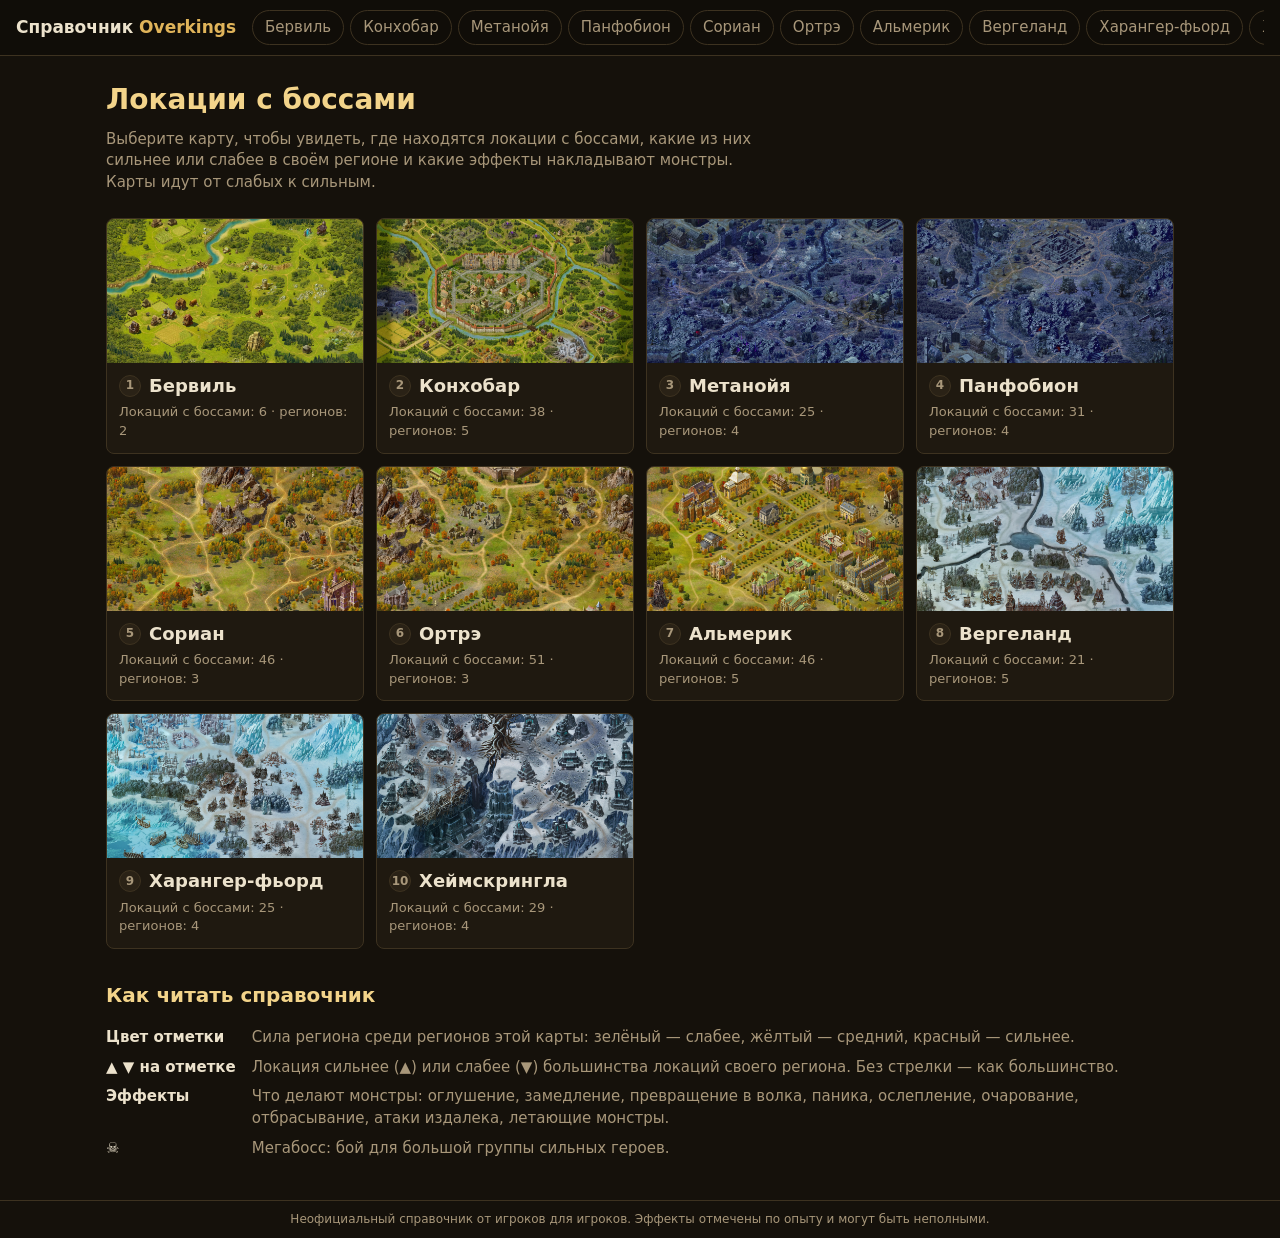
==== index.html @ 2cdfc304 "Справочник по картам: локации с боссами по регионам, сила относительно соседей, эффекты монстров Co-" ====
<!doctype html>
<html lang="ru">
<head>
<meta charset="utf-8">
<meta name="viewport" content="width=device-width, initial-scale=1">
<title>Справочник по картам Overkings</title>
<meta name="description" content="Неофициальный справочник по картам Overkings: локации с боссами по регионам, их сила относительно соседей и эффекты монстров.">
<link rel="stylesheet" href="assets/style.css">
</head>
<body>
<header class="top">
  <a class="brand" href="#">Справочник <span>Overkings</span></a>
  <nav class="tabs" id="tabs" aria-label="Карты"></nav>
</header>

<main id="overview" class="overview" hidden>
  <section class="intro">
    <h1>Локации с боссами</h1>
    <p>Выберите карту, чтобы увидеть, где находятся локации с боссами, какие из них сильнее или слабее
      в своём регионе и какие эффекты накладывают монстры. Карты идут от слабых к сильным.</p>
  </section>
  <div class="cards" id="cards"></div>
  <section class="legend-block">
    <h2>Как читать справочник</h2>
    <dl class="terms">
      <dt>Цвет отметки</dt><dd>Сила региона среди регионов этой карты: зелёный — слабее, жёлтый — средний, красный — сильнее.</dd>
      <dt>▲ ▼ на отметке</dt><dd>Локация сильнее (▲) или слабее (▼) большинства локаций своего региона. Без стрелки — как большинство.</dd>
      <dt>Эффекты</dt><dd>Что делают монстры: оглушение, замедление, превращение в волка, паника, ослепление, очарование, отбрасывание, атаки издалека, летающие монстры.</dd>
      <dt>☠</dt><dd>Мегабосс: бой для большой группы сильных героев.</dd>
    </dl>
  </section>
</main>

<main id="mapview" class="mapview" hidden>
  <section class="map-wrap" aria-label="Карта">
    <svg id="map" class="map" role="img"></svg>
    <div class="map-ui">
      <button type="button" data-zoom="in" aria-label="Приблизить">+</button>
      <button type="button" data-zoom="out" aria-label="Отдалить">−</button>
      <button type="button" data-zoom="reset" aria-label="Показать всю карту">⤢</button>
    </div>
    <div class="legend">
      <div class="keys">
        <span><i class="sw weak"></i>слабый регион</span>
        <span><i class="sw middle"></i>средний</span>
        <span><i class="sw strong"></i>сильный</span>
        <span>▲▼ сильнее / слабее соседей</span>
      </div>
    </div>
  </section>

  <aside class="side" id="side">
    <div class="side-list" id="listPane">
      <div class="filters">
        <input type="search" id="q" placeholder="Локация, босс или монстр" aria-label="Поиск">
        <select id="region" aria-label="Регион"></select>
        <div class="fx-filter">
          <div class="fx-title">Эффекты <span class="note">нажмите: только с ним, ещё раз: без него</span></div>
          <div class="chips" id="chips"></div>
        </div>
        <div class="count" id="count"></div>
      </div>
      <div class="list" id="list"></div>
    </div>
    <div class="side-detail" id="detailPane" hidden>
      <button type="button" class="back" id="back">← К списку</button>
      <article id="detail"></article>
    </div>
  </aside>
</main>

<footer class="foot">Неофициальный справочник от игроков для игроков. Эффекты отмечены по опыту и могут быть неполными.</footer>

<script src="assets/app.js"></script>
</body>
</html>
---- assets/style.css ----
:root {
  --bg: #15110b;
  --panel: #1f1910;
  --panel-2: #2a2216;
  --line: #3d3220;
  --text: #ece2cc;
  --muted: #a8977a;
  --gold: #e0b45a;
  --gold-2: #f3d48a;
  --danger: #e2674f;
  --weak: #5fc75a;
  --middle: #e8c33f;
  --strong: #e0573f;
  --radius: 8px;
  --side: 400px;
  --top: 56px;
  color-scheme: dark;
}

* { box-sizing: border-box; }
html, body { margin: 0; }
body {
  min-height: 100vh;
  display: flex;
  flex-direction: column;
  background: var(--bg);
  color: var(--text);
  font: 15px/1.45 system-ui, -apple-system, "Segoe UI", Roboto, sans-serif;
}
a { color: var(--gold-2); }
button, input, select { font: inherit; color: inherit; }
[hidden] { display: none !important; }

.top {
  position: sticky;
  top: 0;
  z-index: 10;
  display: flex;
  align-items: center;
  gap: 16px;
  min-height: var(--top);
  padding: 8px 16px;
  background: #100d08;
  border-bottom: 1px solid var(--line);
}
.brand { flex: none; font-weight: 700; font-size: 17px; color: var(--text); text-decoration: none; }
.brand span { color: var(--gold); }
.tabs { display: flex; gap: 6px; overflow-x: auto; scrollbar-width: thin; }
.tabs a {
  flex: none;
  padding: 6px 12px;
  border-radius: 999px;
  border: 1px solid var(--line);
  color: var(--muted);
  text-decoration: none;
  white-space: nowrap;
}
.tabs a:hover { color: var(--text); border-color: var(--gold); }
.tabs a.on { background: var(--gold); border-color: var(--gold); color: #1a1408; font-weight: 600; }

/* Colour swatches of region strength */
.sw { display: inline-block; width: 10px; height: 10px; margin-right: 6px; border-radius: 50%; vertical-align: 0; }
.sw.weak { background: var(--weak); }
.sw.middle { background: var(--middle); }
.sw.strong { background: var(--strong); }

/* Overview */
.overview { width: 100%; max-width: 1100px; margin: 0 auto; padding: 24px 16px 40px; }
.intro h1 { margin: 0 0 8px; font-size: 28px; color: var(--gold-2); }
.intro p { margin: 0 0 24px; max-width: 70ch; color: var(--muted); }
.cards { display: grid; grid-template-columns: repeat(auto-fill, minmax(240px, 1fr)); gap: 12px; }
.card {
  display: block;
  overflow: hidden;
  border: 1px solid var(--line);
  border-radius: var(--radius);
  background: var(--panel);
  color: var(--text);
  text-decoration: none;
  transition: border-color .15s, transform .15s;
}
.card:hover { border-color: var(--gold); transform: translateY(-2px); }
.card img { display: block; width: 100%; aspect-ratio: 16 / 9; object-fit: cover; }
.card .body { padding: 10px 12px 12px; }
.card h3 { display: flex; align-items: center; gap: 8px; margin: 0 0 4px; font-size: 18px; }
.card .step {
  display: inline-grid;
  place-items: center;
  width: 22px;
  height: 22px;
  border-radius: 50%;
  background: var(--panel-2);
  border: 1px solid var(--line);
  font-size: 12px;
  color: var(--muted);
}
.card .meta { color: var(--muted); font-size: 13px; }
.legend-block { margin-top: 32px; }
.legend-block h2 { font-size: 20px; color: var(--gold-2); }
.terms { display: grid; grid-template-columns: max-content 1fr; gap: 8px 16px; margin: 0; }
.terms dt { font-weight: 600; }
.terms dd { margin: 0; color: var(--muted); }

/* Map view */
.mapview {
  flex: none;
  display: grid;
  grid-template-columns: 1fr var(--side);
  grid-template-rows: minmax(0, 1fr);
  height: calc(100vh - var(--top));
  height: calc(100dvh - var(--top));
  min-height: 0;
}
.map-wrap { position: relative; min-width: 0; min-height: 0; overflow: hidden; background: #0c0a06; }
.map { display: block; width: 100%; height: 100%; touch-action: none; cursor: grab; user-select: none; }
.map.drag { cursor: grabbing; }
.map-ui { position: absolute; top: 12px; left: 12px; display: flex; flex-direction: column; gap: 6px; }
.map-ui button {
  width: 36px;
  height: 36px;
  border: 1px solid var(--line);
  border-radius: 6px;
  background: rgba(16, 13, 8, .88);
  font-size: 18px;
  cursor: pointer;
}
.map-ui button:hover { border-color: var(--gold); }
.legend {
  position: absolute;
  left: 12px;
  bottom: 12px;
  max-width: calc(100% - 24px);
  padding: 7px 10px;
  border: 1px solid var(--line);
  border-radius: 6px;
  background: rgba(16, 13, 8, .88);
  font-size: 12px;
  color: var(--muted);
}
.legend .keys { display: flex; flex-wrap: wrap; gap: 4px 14px; }

.mk { cursor: pointer; }
.mk .dot { stroke: #120e08; stroke-width: 2.5; }
.mk.r-weak .dot { fill: var(--weak); }
.mk.r-middle .dot { fill: var(--middle); }
.mk.r-strong .dot { fill: var(--strong); }
.mk text { font-size: 11px; font-weight: 700; fill: #120e08; text-anchor: middle; dominant-baseline: central; pointer-events: none; }
.mk .ring { fill: none; stroke: #fff6dc; stroke-width: 3; opacity: 0; }
.mk:hover .ring, .mk.on .ring { opacity: 1; }
.mk.dim { opacity: .15; }
.tip {
  position: absolute;
  z-index: 5;
  max-width: 260px;
  padding: 6px 8px;
  border: 1px solid var(--line);
  border-radius: 6px;
  background: rgba(16, 13, 8, .95);
  font-size: 13px;
  pointer-events: none;
}
.tip b { color: var(--gold-2); }

/* Side panel */
.side { display: flex; flex-direction: column; min-height: 0; border-left: 1px solid var(--line); background: var(--panel); }
.side-list, .side-detail { display: flex; flex-direction: column; min-height: 0; flex: 1; }
.filters { display: grid; gap: 10px; padding: 12px; border-bottom: 1px solid var(--line); }
.filters input[type=search], .filters select {
  width: 100%;
  padding: 7px 10px;
  border: 1px solid var(--line);
  border-radius: 6px;
  background: var(--panel-2);
}
.fx-title { margin-bottom: 6px; font-size: 13px; font-weight: 600; }
.fx-title .note { font-weight: 400; }
.chips { display: flex; flex-wrap: wrap; gap: 5px; }
.chip {
  padding: 3px 9px;
  border: 1px solid var(--line);
  border-radius: 999px;
  background: var(--panel-2);
  font-size: 13px;
  color: var(--muted);
  cursor: pointer;
}
.chip:hover { border-color: var(--gold); color: var(--text); }
.chip.with { border-color: #3f7a36; background: #1d2e17; color: #b9eaa9; }
.chip.without { border-color: #7a3a2c; background: #2e1913; color: #f2b3a6; text-decoration: line-through; }
.count { font-size: 13px; color: var(--muted); }
.list { overflow-y: auto; flex: 1; }
.list ul { list-style: none; margin: 0; padding: 0; }
.region-head {
  position: sticky;
  top: 0;
  z-index: 1;
  margin: 0;
  padding: 7px 12px;
  background: #18130c;
  border-bottom: 1px solid var(--line);
  font-size: 14px;
  color: var(--gold-2);
}
.region-head span { font-weight: 400; font-size: 12px; color: var(--muted); }
.list li {
  display: grid;
  grid-template-columns: 22px 1fr;
  gap: 8px;
  padding: 8px 12px;
  border-bottom: 1px solid #2c2416;
  cursor: pointer;
}
.list li:hover, .list li.on { background: var(--panel-2); }
.mark { text-align: center; font-weight: 700; color: var(--muted); }
.s-weak { color: var(--weak); }
.s-strong { color: var(--strong); }
.list .name { font-weight: 600; }
.list .sub { font-size: 13px; color: var(--muted); }
.badges { display: flex; flex-wrap: wrap; gap: 4px; margin-top: 4px; }
.badge {
  padding: 1px 6px;
  border-radius: 4px;
  border: 1px solid var(--line);
  font-size: 12px;
  color: var(--muted);
  white-space: nowrap;
}
.empty { padding: 20px 12px; margin: 0; color: var(--muted); }

/* Location card */
.side-detail { overflow-y: auto; padding: 12px 16px 24px; }
.back {
  align-self: flex-start;
  margin-bottom: 10px;
  padding: 5px 10px;
  border: 1px solid var(--line);
  border-radius: 6px;
  background: var(--panel-2);
  cursor: pointer;
}
.back:hover { border-color: var(--gold); }
#detail h2 { margin: 0 0 2px; font-size: 21px; color: var(--gold-2); }
#detail .where { margin-bottom: 10px; color: var(--muted); font-size: 13px; }
#detail .desc { margin: 8px 0 14px; color: #cfc2a6; font-style: italic; white-space: pre-line; }
#detail h3 { margin: 18px 0 6px; font-size: 15px; color: var(--gold); text-transform: uppercase; letter-spacing: .04em; }
.stats { display: grid; gap: 8px; }
.stat { padding: 8px 10px; border: 1px solid var(--line); border-radius: 6px; background: var(--panel-2); }
.stat .k { font-size: 12px; color: var(--muted); }
.stat .v { font-weight: 600; }
.tags { display: flex; flex-wrap: wrap; gap: 6px; }
.tag { padding: 3px 8px; border-radius: 5px; background: var(--panel-2); border: 1px solid var(--line); font-size: 14px; }
.tag.boss { border-color: #6d5422; color: var(--gold-2); }
.note { font-size: 13px; color: var(--muted); }
.warn { margin: 8px 0; padding: 8px 10px; border-radius: 6px; border: 1px solid #6d2f22; color: #f2b3a6; background: #2a1611; font-size: 14px; }

.foot { padding: 10px 16px; border-top: 1px solid var(--line); font-size: 12px; color: var(--muted); text-align: center; }
body.on-map .foot { display: none; }

@media (max-width: 860px) {
  .top { flex-direction: column; align-items: stretch; gap: 8px; }
  .tabs { margin: 0 -16px; padding: 0 16px 2px; }
  .mapview { display: flex; flex-direction: column; height: auto; }
  .map-wrap { flex: none; overflow: visible; }
  .map { height: 62vh; overflow: hidden; }
  .legend { position: static; max-width: none; border-radius: 0; border-width: 1px 0 0; }
  .side { border-left: 0; border-top: 1px solid var(--line); }
  .list, .side-detail { overflow: visible; }
  .region-head { position: static; }
  .terms { grid-template-columns: 1fr; gap: 2px; }
  .terms dd { margin-bottom: 8px; }
}
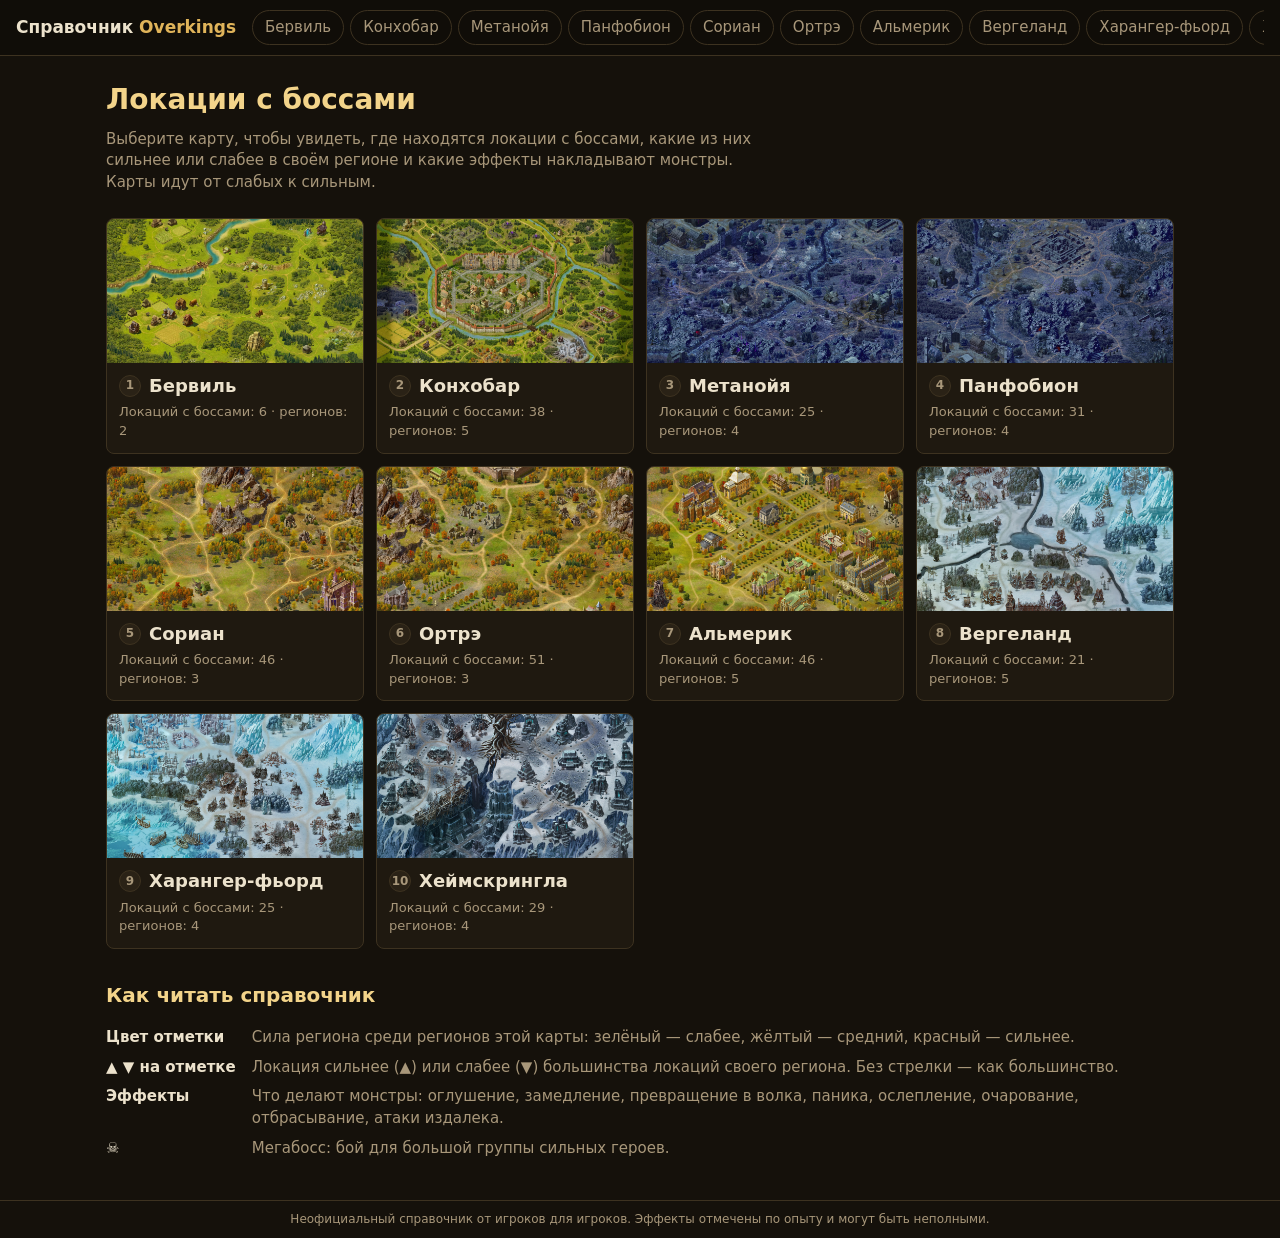
==== commit a73ec530: "Быстрые фильтры, без летающих, выбор без приближения, карточка снизу на телефоне Co-Authored-By: Cla" ====
--- a/index.html
+++ b/index.html
@@ -25,7 +25,7 @@
     <dl class="terms">
       <dt>Цвет отметки</dt><dd>Сила региона среди регионов этой карты: зелёный — слабее, жёлтый — средний, красный — сильнее.</dd>
       <dt>▲ ▼ на отметке</dt><dd>Локация сильнее (▲) или слабее (▼) большинства локаций своего региона. Без стрелки — как большинство.</dd>
-      <dt>Эффекты</dt><dd>Что делают монстры: оглушение, замедление, превращение в волка, паника, ослепление, очарование, отбрасывание, атаки издалека, летающие монстры.</dd>
+      <dt>Эффекты</dt><dd>Что делают монстры: оглушение, замедление, превращение в волка, паника, ослепление, очарование, отбрасывание, атаки издалека.</dd>
       <dt>☠</dt><dd>Мегабосс: бой для большой группы сильных героев.</dd>
     </dl>
   </section>
@@ -56,6 +56,11 @@
         <select id="region" aria-label="Регион"></select>
         <div class="fx-filter">
           <div class="fx-title">Эффекты <span class="note">нажмите: только с ним, ещё раз: без него</span></div>
+          <div class="quick">
+            <button type="button" data-quick="none" title="Только локации, где монстры не накладывают никаких эффектов">Без эффектов</button>
+            <button type="button" data-quick="control" title="Без оглушения, замедления, волка, паники, ослепления, очарования и отбрасывания; атаки издалека не отсеиваются">Без контроля</button>
+            <button type="button" data-quick="reset" title="Очистить поиск, регион и эффекты">Сбросить</button>
+          </div>
           <div class="chips" id="chips"></div>
         </div>
         <div class="count" id="count"></div>
@@ -63,7 +68,7 @@
       <div class="list" id="list"></div>
     </div>
     <div class="side-detail" id="detailPane" hidden>
-      <button type="button" class="back" id="back">← К списку</button>
+      <button type="button" class="back" id="back"><span class="wide">← К списку</span><span class="narrow">✕ Закрыть</span></button>
       <article id="detail"></article>
     </div>
   </aside>
--- a/assets/style.css
+++ b/assets/style.css
@@ -187,6 +187,18 @@
 .chip:hover { border-color: var(--gold); color: var(--text); }
 .chip.with { border-color: #3f7a36; background: #1d2e17; color: #b9eaa9; }
 .chip.without { border-color: #7a3a2c; background: #2e1913; color: #f2b3a6; text-decoration: line-through; }
+.quick { display: flex; gap: 6px; margin-bottom: 8px; }
+.quick button {
+  flex: 1;
+  padding: 5px 8px;
+  border: 1px solid var(--line);
+  border-radius: 6px;
+  background: var(--panel-2);
+  font-size: 13px;
+  cursor: pointer;
+}
+.quick button:hover { border-color: var(--gold); }
+.quick button.hot { border-color: var(--gold); color: var(--gold-2); }
 .count { font-size: 13px; color: var(--muted); }
 .list { overflow-y: auto; flex: 1; }
 .list ul { list-style: none; margin: 0; padding: 0; }
@@ -251,6 +263,8 @@
 .tag { padding: 3px 8px; border-radius: 5px; background: var(--panel-2); border: 1px solid var(--line); font-size: 14px; }
 .tag.boss { border-color: #6d5422; color: var(--gold-2); }
 .note { font-size: 13px; color: var(--muted); }
+.to-map { display: none; margin-top: 16px; padding: 8px 12px; border: 1px solid var(--gold); border-radius: 6px; background: transparent; color: var(--gold-2); cursor: pointer; }
+.back .narrow { display: none; }
 .warn { margin: 8px 0; padding: 8px 10px; border-radius: 6px; border: 1px solid #6d2f22; color: #f2b3a6; background: #2a1611; font-size: 14px; }
 
 .foot { padding: 10px 16px; border-top: 1px solid var(--line); font-size: 12px; color: var(--muted); text-align: center; }
@@ -261,10 +275,31 @@
   .tabs { margin: 0 -16px; padding: 0 16px 2px; }
   .mapview { display: flex; flex-direction: column; height: auto; }
   .map-wrap { flex: none; overflow: visible; }
-  .map { height: 62vh; overflow: hidden; }
+  .map { height: auto; max-height: 70vh; overflow: hidden; }
+  .cards { grid-template-columns: 1fr 1fr; gap: 10px; }
+  .card h3 { font-size: 16px; }
+  .side-detail {
+    position: fixed;
+    left: 0;
+    right: 0;
+    bottom: 0;
+    z-index: 30;
+    max-height: 58vh;
+    max-height: 58dvh;
+    overflow-y: auto;
+    border-top: 1px solid var(--gold);
+    border-radius: 14px 14px 0 0;
+    background: var(--panel);
+    box-shadow: 0 -8px 30px rgba(0, 0, 0, .6);
+  }
+  .back { position: sticky; top: 0; z-index: 1; align-self: flex-end; }
+  .back .wide { display: none; }
+  .back .narrow { display: inline; }
+  .to-map { display: block; width: 100%; }
+  body.sheet-open .side { padding-bottom: 58vh; }
   .legend { position: static; max-width: none; border-radius: 0; border-width: 1px 0 0; }
   .side { border-left: 0; border-top: 1px solid var(--line); }
-  .list, .side-detail { overflow: visible; }
+  .list { overflow: visible; }
   .region-head { position: static; }
   .terms { grid-template-columns: 1fr; gap: 2px; }
   .terms dd { margin-bottom: 8px; }
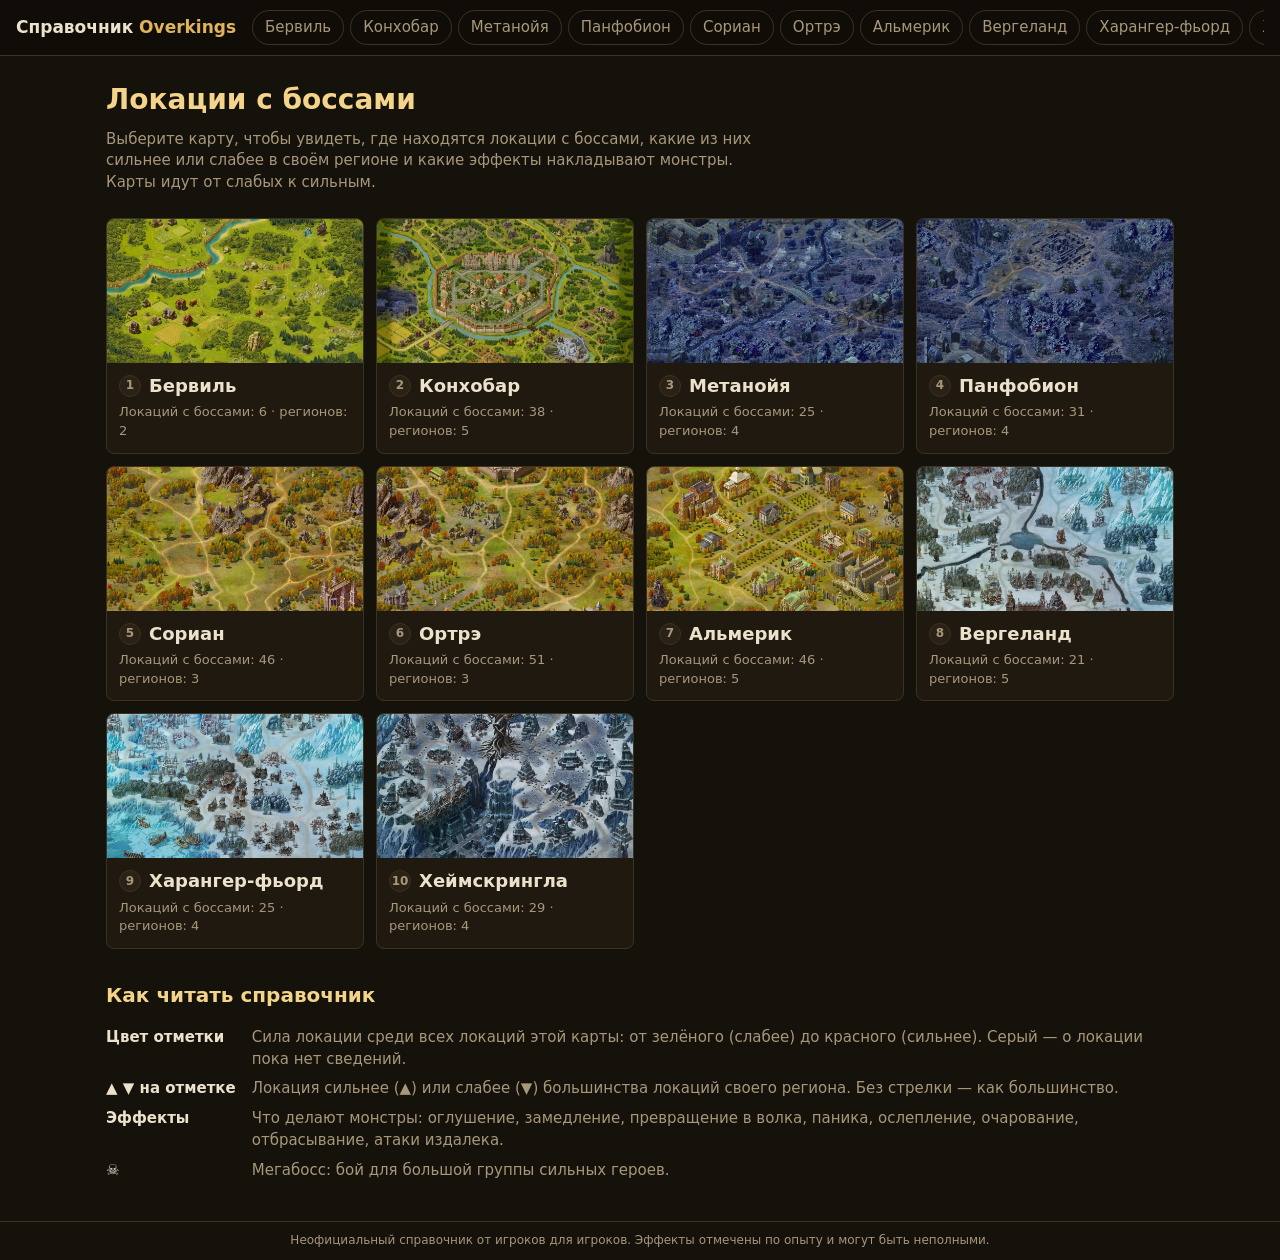
==== commit b4db35d4: "Цвет отметки — сила локации на карте, регион без цвета; череп мегабосса по центру Co-Authored-By: Cl" ====
--- a/index.html
+++ b/index.html
@@ -23,7 +23,7 @@
   <section class="legend-block">
     <h2>Как читать справочник</h2>
     <dl class="terms">
-      <dt>Цвет отметки</dt><dd>Сила региона среди регионов этой карты: зелёный — слабее, жёлтый — средний, красный — сильнее.</dd>
+      <dt>Цвет отметки</dt><dd>Сила локации среди всех локаций этой карты: от зелёного (слабее) до красного (сильнее). Серый — о локации пока нет сведений.</dd>
       <dt>▲ ▼ на отметке</dt><dd>Локация сильнее (▲) или слабее (▼) большинства локаций своего региона. Без стрелки — как большинство.</dd>
       <dt>Эффекты</dt><dd>Что делают монстры: оглушение, замедление, превращение в волка, паника, ослепление, очарование, отбрасывание, атаки издалека.</dd>
       <dt>☠</dt><dd>Мегабосс: бой для большой группы сильных героев.</dd>
@@ -41,10 +41,10 @@
     </div>
     <div class="legend">
       <div class="keys">
-        <span><i class="sw weak"></i>слабый регион</span>
-        <span><i class="sw middle"></i>средний</span>
-        <span><i class="sw strong"></i>сильный</span>
-        <span>▲▼ сильнее / слабее соседей</span>
+        <span><i class="sw scale"></i>слабее → сильнее на карте</span>
+        <span><i class="sw unknown"></i>нет сведений</span>
+        <span>☠ мегабосс</span>
+        <span>▲▼ сильнее / слабее большинства в регионе</span>
       </div>
     </div>
   </section>
--- a/assets/style.css
+++ b/assets/style.css
@@ -8,9 +8,7 @@
   --gold: #e0b45a;
   --gold-2: #f3d48a;
   --danger: #e2674f;
-  --weak: #5fc75a;
-  --middle: #e8c33f;
-  --strong: #e0573f;
+  --unknown: #8d877c;
   --radius: 8px;
   --side: 400px;
   --top: 56px;
@@ -60,9 +58,8 @@
 
 /* Colour swatches of region strength */
 .sw { display: inline-block; width: 10px; height: 10px; margin-right: 6px; border-radius: 50%; vertical-align: 0; }
-.sw.weak { background: var(--weak); }
-.sw.middle { background: var(--middle); }
-.sw.strong { background: var(--strong); }
+.sw.scale { width: 34px; border-radius: 5px; background: linear-gradient(90deg, hsl(120, 68%, 50%), hsl(60, 68%, 48%), hsl(0, 68%, 45%)); }
+.sw.unknown { background: var(--unknown); }
 
 /* Overview */
 .overview { width: 100%; max-width: 1100px; margin: 0 auto; padding: 24px 16px 40px; }
@@ -141,9 +138,9 @@
 
 .mk { cursor: pointer; }
 .mk .dot { stroke: #120e08; stroke-width: 2.5; }
-.mk.r-weak .dot { fill: var(--weak); }
-.mk.r-middle .dot { fill: var(--middle); }
-.mk.r-strong .dot { fill: var(--strong); }
+.mk.unknown .dot { fill: var(--unknown); }
+.mk .skull path:first-child { fill: #120e08; }
+.mk .skull .eye { fill: #f3e6c8; }
 .mk text { font-size: 11px; font-weight: 700; fill: #120e08; text-anchor: middle; dominant-baseline: central; pointer-events: none; }
 .mk .ring { fill: none; stroke: #fff6dc; stroke-width: 3; opacity: 0; }
 .mk:hover .ring, .mk.on .ring { opacity: 1; }
@@ -223,9 +220,21 @@
   cursor: pointer;
 }
 .list li:hover, .list li.on { background: var(--panel-2); }
-.mark { text-align: center; font-weight: 700; color: var(--muted); }
-.s-weak { color: var(--weak); }
-.s-strong { color: var(--strong); }
+.mark {
+  display: grid;
+  place-items: center;
+  width: 20px;
+  height: 20px;
+  margin-top: 1px;
+  border-radius: 50%;
+  border: 2px solid #120e08;
+  background: var(--c);
+  font-size: 10px;
+  line-height: 1;
+  color: #120e08;
+}
+.mark.unknown { background: var(--unknown); }
+.badge.unknown { border-color: #55514a; background: #2b2924; color: #c9c3b8; }
 .list .name { font-weight: 600; }
 .list .sub { font-size: 13px; color: var(--muted); }
 .badges { display: flex; flex-wrap: wrap; gap: 4px; margin-top: 4px; }
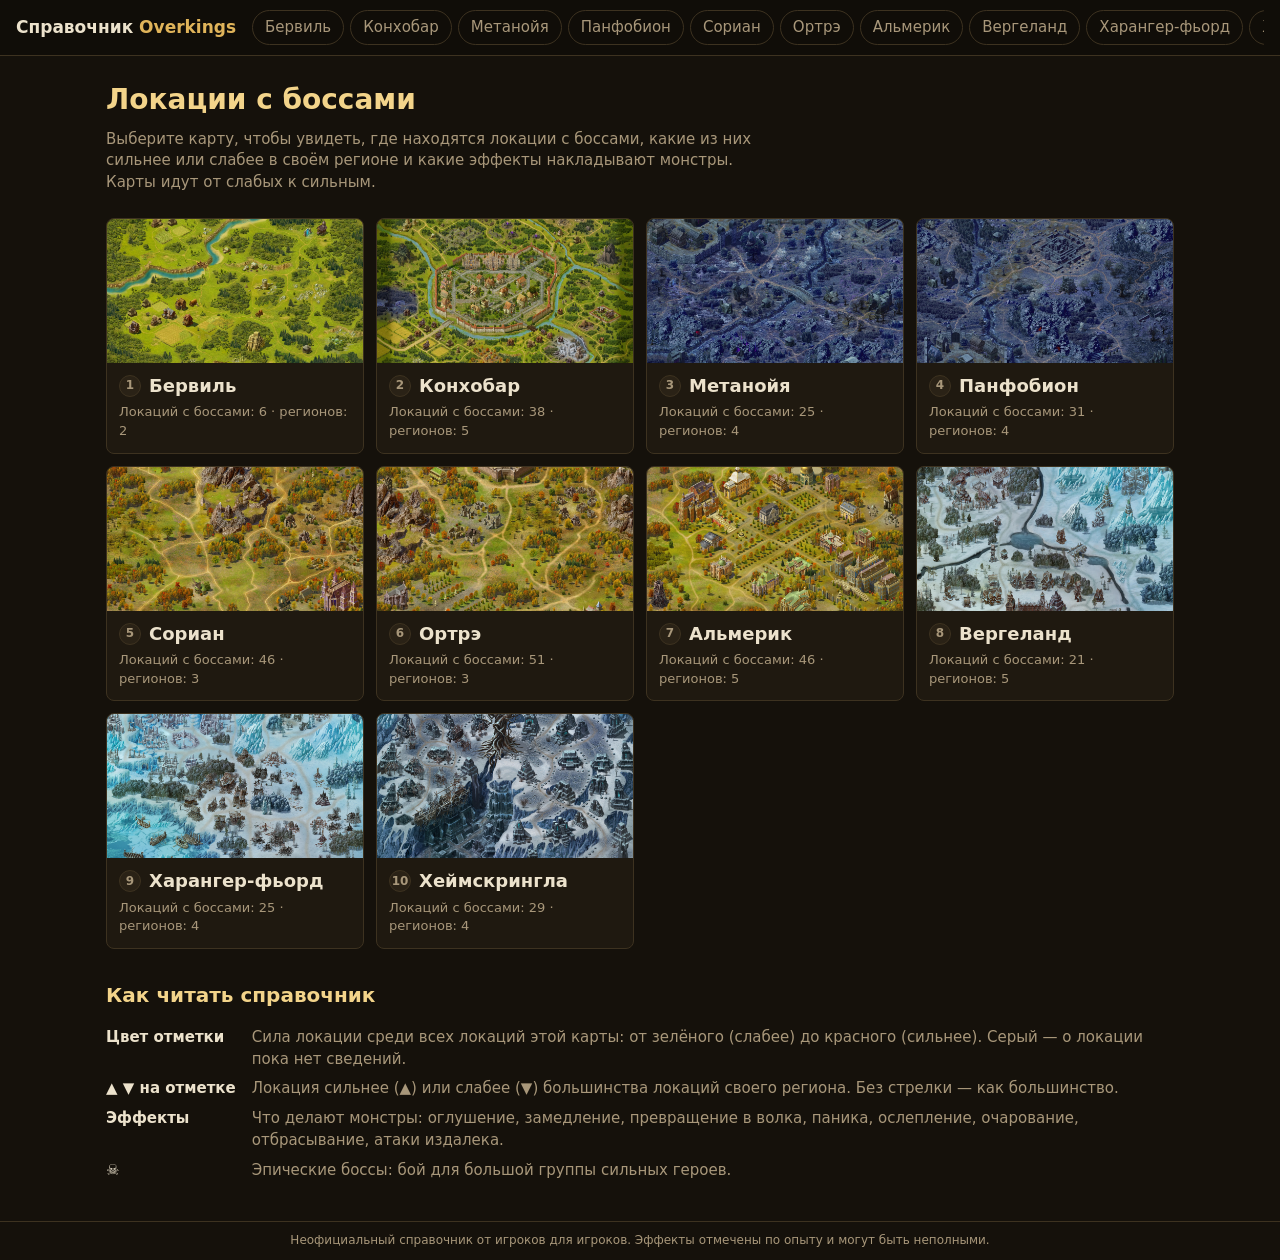
==== commit d1cb9833: "«Эпические боссы» вместо «мегабоссов» (как в игре) Co-Authored-By: Claude Opus 5.5 <noreply@anthropi" ====
--- a/index.html
+++ b/index.html
@@ -26,7 +26,7 @@
       <dt>Цвет отметки</dt><dd>Сила локации среди всех локаций этой карты: от зелёного (слабее) до красного (сильнее). Серый — о локации пока нет сведений.</dd>
       <dt>▲ ▼ на отметке</dt><dd>Локация сильнее (▲) или слабее (▼) большинства локаций своего региона. Без стрелки — как большинство.</dd>
       <dt>Эффекты</dt><dd>Что делают монстры: оглушение, замедление, превращение в волка, паника, ослепление, очарование, отбрасывание, атаки издалека.</dd>
-      <dt>☠</dt><dd>Мегабосс: бой для большой группы сильных героев.</dd>
+      <dt>☠</dt><dd>Эпические боссы: бой для большой группы сильных героев.</dd>
     </dl>
   </section>
 </main>
@@ -43,7 +43,7 @@
       <div class="keys">
         <span><i class="sw scale"></i>слабее → сильнее на карте</span>
         <span><i class="sw unknown"></i>нет сведений</span>
-        <span>☠ мегабосс</span>
+        <span>☠ эпические боссы</span>
         <span>▲▼ сильнее / слабее большинства в регионе</span>
       </div>
     </div>
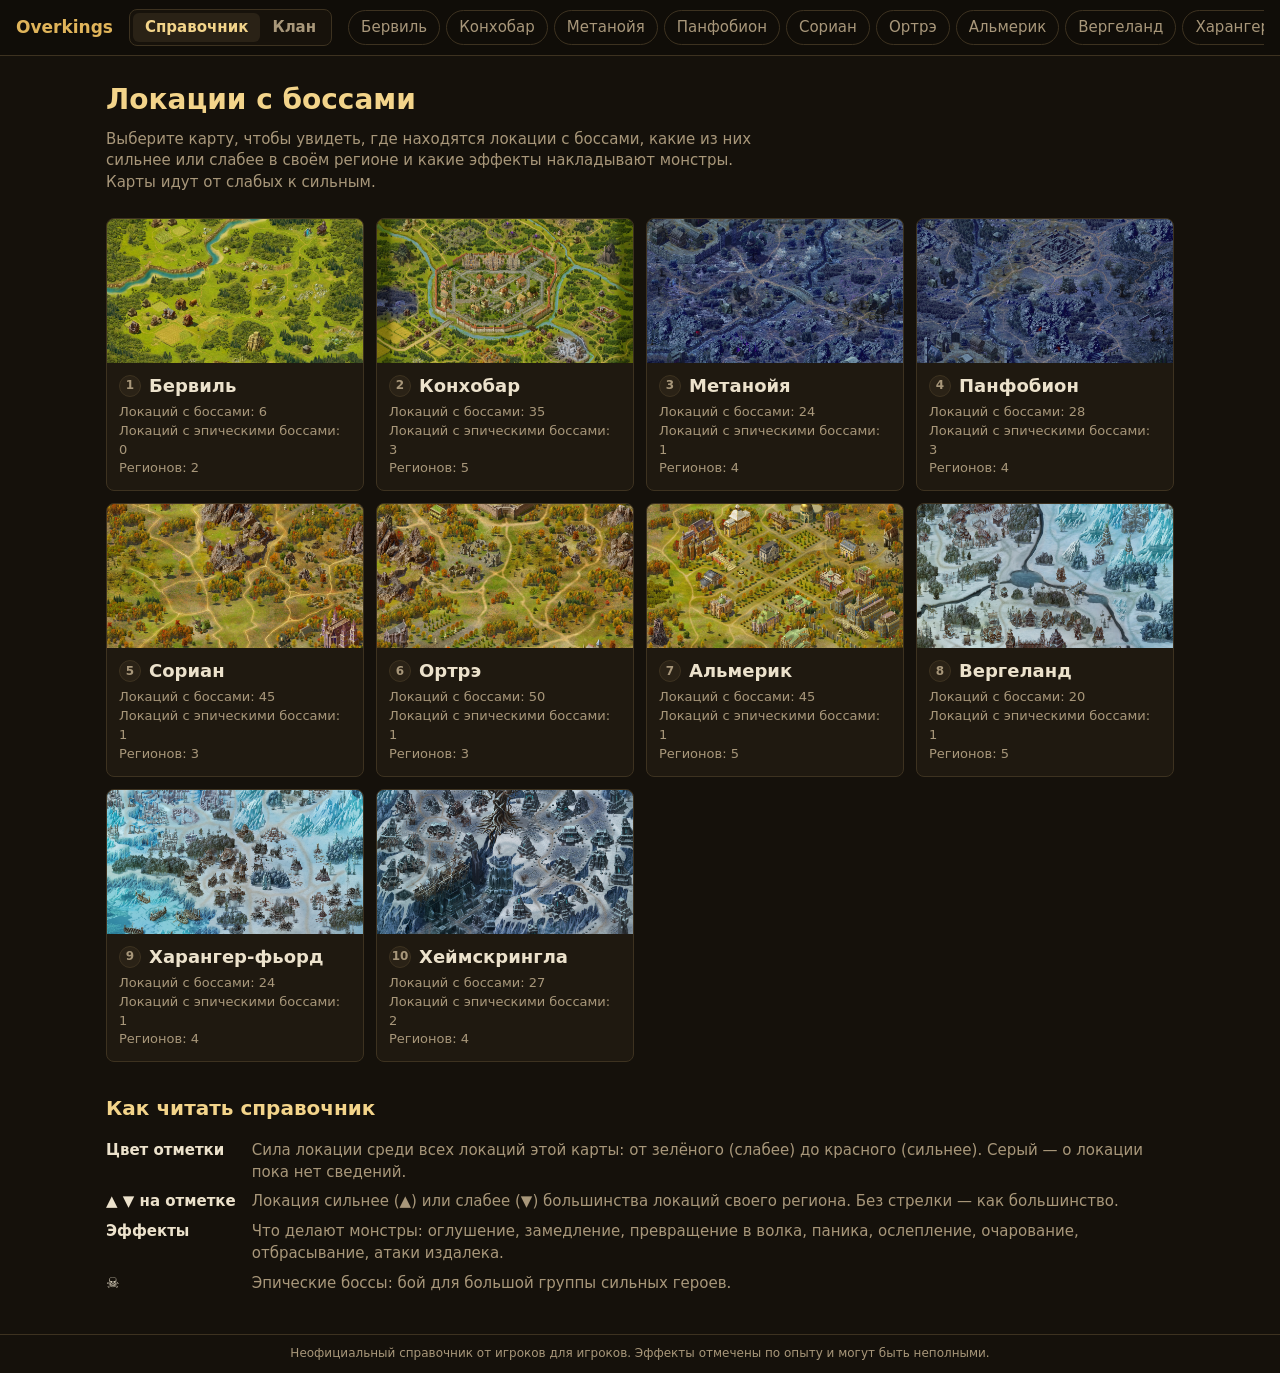
==== commit 8efdaf0c: "Клан: метки на любом числе точек (клик ставит, повторный снимает); навигация Справочник · Клан в шап" ====
--- a/index.html
+++ b/index.html
@@ -9,7 +9,8 @@
 </head>
 <body>
 <header class="top">
-  <a class="brand" href="#">Справочник <span>Overkings</span></a>
+  <a class="brand" href="#"><span>Overkings</span></a>
+  <nav class="pages" aria-label="Страницы"><a href="./" class="on" aria-current="page">Справочник</a><a href="clan.html">Клан</a></nav>
   <nav class="tabs" id="tabs" aria-label="Карты"></nav>
 </header>
 
@@ -76,6 +77,7 @@
 
 <footer class="foot">Неофициальный справочник от игроков для игроков. Эффекты отмечены по опыту и могут быть неполными.</footer>
 
+<script src="assets/mapview.js"></script>
 <script src="assets/app.js"></script>
 </body>
 </html>
--- a/assets/style.css
+++ b/assets/style.css
@@ -43,6 +43,10 @@
 }
 .brand { flex: none; font-weight: 700; font-size: 17px; color: var(--text); text-decoration: none; }
 .brand span { color: var(--gold); }
+.pages { display: flex; flex: none; padding: 3px; border: 1px solid var(--line); border-radius: 8px; background: #17120b; }
+.pages a { padding: 4px 12px; border-radius: 6px; color: var(--muted); text-decoration: none; font-weight: 600; white-space: nowrap; }
+.pages a:hover { color: var(--text); }
+.pages a.on { background: var(--panel-2); color: var(--gold-2); }
 .tabs { display: flex; gap: 6px; overflow-x: auto; scrollbar-width: thin; }
 .tabs a {
   flex: none;
@@ -280,8 +284,9 @@
 body.on-map .foot { display: none; }
 
 @media (max-width: 860px) {
-  .top { flex-direction: column; align-items: stretch; gap: 8px; }
-  .tabs { margin: 0 -16px; padding: 0 16px 2px; }
+  .top { flex-wrap: wrap; gap: 8px 12px; }
+  .pages { margin-left: auto; }
+  .tabs { flex-basis: 100%; margin: 0 -16px; padding: 0 16px 2px; }
   .mapview { display: flex; flex-direction: column; height: auto; }
   .map-wrap { flex: none; overflow: visible; }
   .map { height: auto; max-height: 70vh; overflow: hidden; }
